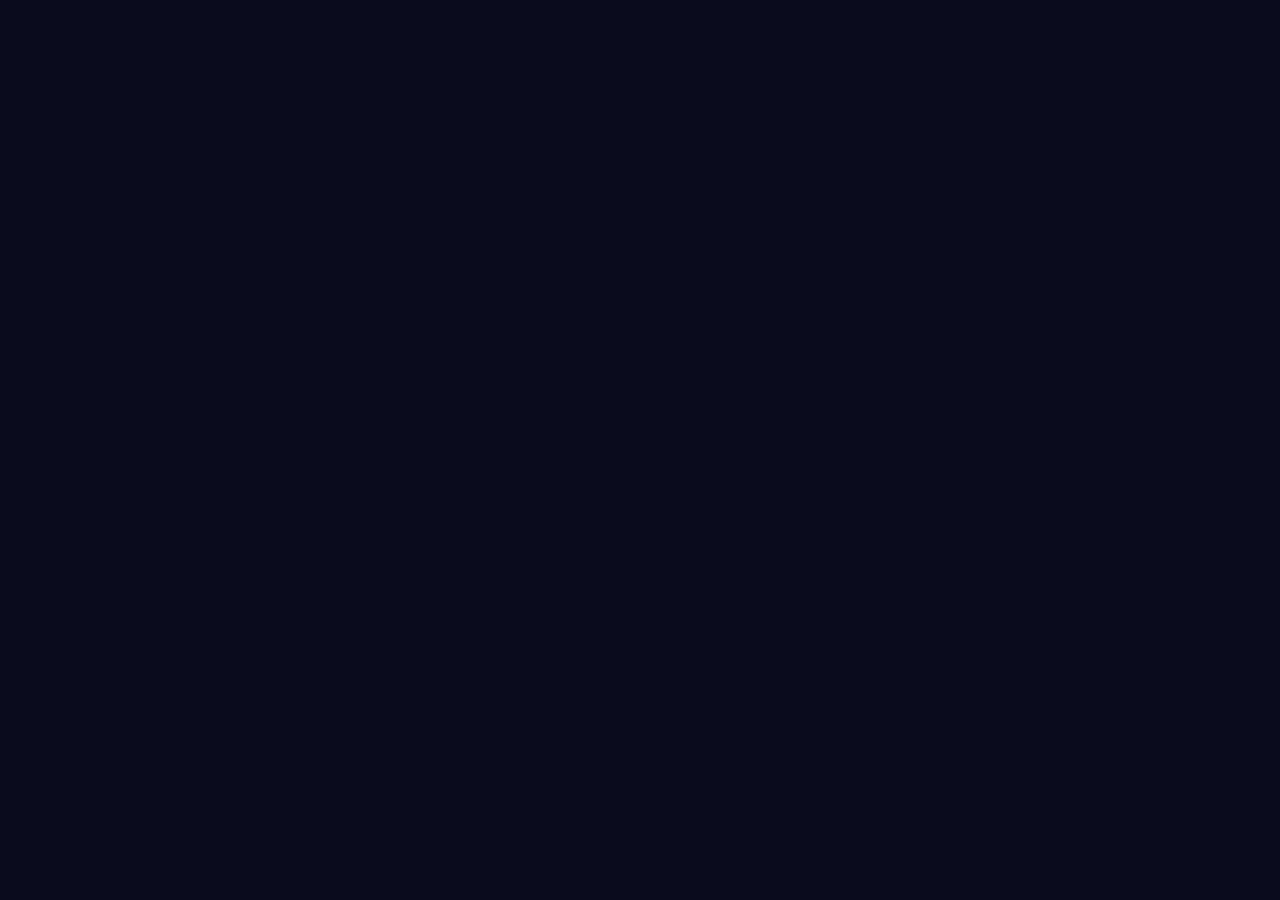
==== index.html @ dafb64fa "Add files via upload" ====
<!DOCTYPE html>
<html lang="en">
<head>
<meta charset="UTF-8">
<meta name="viewport" content="width=device-width,initial-scale=1.0,maximum-scale=1.0,user-scalable=no">
<title>Castle Math Quest</title>
<link rel="preconnect" href="https://fonts.googleapis.com">
<link rel="preconnect" href="https://fonts.gstatic.com" crossorigin>
<link href="https://fonts.googleapis.com/css2?family=Press+Start+2P&display=swap" rel="stylesheet">
<link rel="stylesheet" href="css/style.css">
</head>
<body>
<div id="app">
<!-- HOME -->
<div id="s-home" class="scr wb-dark" style="padding-bottom:80px;">
  <div style="position:relative;z-index:10;padding:36px 16px 20px;">
    <div style="text-align:center;margin-bottom:22px;position:relative;">
      <div style="font-size:18px;color:var(--gold);text-shadow:4px 4px 0 #E65100,6px 6px 0 #000,0 0 30px rgba(251,208,0,.3);line-height:2.2;letter-spacing:2px;animation:titleGlow 3s ease-in-out infinite;">CASTLE<br>MATH QUEST</div>
      <div class="blink" style="font-size:11px;color:#fff;margin-top:8px;">— TAP A WORLD TO BEGIN —</div>
    </div>
    <div id="home-stats" style="display:grid;grid-template-columns:repeat(4,1fr);gap:8px;margin-bottom:10px;"></div>
    <div id="home-regen-bar" style="margin-bottom:12px;"></div>
    <div style="max-width:440px;margin:0 auto;">
    <div id="btn-kingdom" class="pb" style="background:linear-gradient(135deg,#4338ca,#7c3aed);border-radius:0;padding:14px;display:flex;align-items:center;gap:12px;margin-bottom:8px;box-shadow:6px 6px 0 #000,0 0 24px rgba(124,58,237,.2);">
      <div style="font-size:2rem;">🏰</div>
      <div style="flex:1;"><div style="font-size:10px;color:#fff;">MY KINGDOM</div><div id="k-sub" style="font-size:8px;color:#c4b5fd;margin-top:3px;"></div></div>
      <div id="k-notify" style="display:none;width:12px;height:12px;background:#00ff88;border-radius:50%;box-shadow:0 0 8px #00ff88;animation:bounce 1s ease infinite;"></div>
      <div style="font-size:18px;color:rgba(255,255,255,.5);">›</div>
    </div>
    <div id="btn-review" class="pb" style="background:linear-gradient(135deg,#dc2626,#f97316);border-radius:0;padding:14px;display:flex;align-items:center;gap:12px;margin-bottom:16px;box-shadow:6px 6px 0 #000,0 0 24px rgba(220,38,38,.2);">
      <div style="font-size:2rem;">📝</div>
      <div style="flex:1;"><div style="font-size:10px;color:#fff;">WRONG ANSWER REVIEW</div><div id="r-sub" style="font-size:8px;color:#fecaca;margin-top:3px;"></div></div>
      <div style="font-size:18px;color:rgba(255,255,255,.5);">›</div>
    </div>
    </div>
    <div id="world-list" style="display:flex;flex-direction:column;gap:12px;max-width:440px;margin:0 auto;"></div>
    <div id="btn-parent" class="pb" style="background:rgba(255,255,255,.07);border-color:rgba(255,255,255,.15);border-radius:0;padding:14px;display:flex;align-items:center;justify-content:center;gap:10px;margin-top:16px;max-width:440px;margin-left:auto;margin-right:auto;">
      <span style="font-size:1.4rem;">📊</span><span style="font-size:10px;color:#fff;">PARENT DASHBOARD</span><span style="opacity:.4;font-size:1rem;">🔒</span>
    </div>
    <div id="home-aud" style="position:fixed;top:14px;right:14px;z-index:200;"></div>
    <div id="home-net" style="position:fixed;top:14px;right:54px;z-index:200;display:flex;flex-direction:column;align-items:center;"></div>
    <div id="save-indicator" class="save-bar" style="opacity:0;">SAVED</div>
    <div style="margin-top:14px;display:flex;gap:8px;justify-content:center;">
      <div id="btn-save-export" class="pb" style="background:rgba(34,197,94,.2);border-color:rgba(34,197,94,.4);border-radius:8px;padding:10px 14px;font-size:9px;color:#22c55e;">EXPORT SAVE</div>
      <div id="btn-save-import" class="pb" style="background:rgba(59,130,246,.2);border-color:rgba(59,130,246,.4);border-radius:8px;padding:10px 14px;font-size:9px;color:#60a5fa;">IMPORT SAVE</div>
    </div>
    <div id="save-time" style="text-align:center;font-size:8px;color:#444;margin-top:6px;"></div>
    <textarea id="import-area" style="display:none;width:100%;height:80px;background:#111;color:#0f0;border:2px solid #333;border-radius:8px;padding:8px;font-size:10px;margin-top:8px;font-family:monospace;" placeholder="Paste save data here..."></textarea>
    <div id="import-confirm" style="display:none;margin-top:6px;text-align:center;">
      <div id="btn-do-import" class="pb" style="background:#22c55e;border-radius:8px;padding:10px 18px;font-size:10px;color:#fff;display:inline-block;">CONFIRM IMPORT</div>
      <div id="btn-cancel-import" class="pb" style="background:#666;border-radius:8px;padding:10px 18px;font-size:10px;color:#fff;display:inline-block;margin-left:8px;">CANCEL</div>
    </div>
  </div>
</div>
<!-- REVIEW -->
<div id="s-review" class="scr" style="background:linear-gradient(180deg,#1a0000,#3d0000 30%,#1a0000);">
  <div style="padding:40px 14px 10px;flex-shrink:0;">
    <div style="display:flex;align-items:center;gap:12px;margin-bottom:12px;">
      <div id="btn-rev-back" class="pb" style="width:44px;height:44px;background:rgba(255,255,255,.15);border-color:rgba(255,255,255,.25);border-radius:50%;font-size:22px;color:#fff;flex-shrink:0;">‹</div>
      <div style="flex:1;"><div style="font-size:12px;color:#f87171;">WRONG ANSWER REVIEW</div><div id="rev-sub" style="font-size:13px;color:rgba(255,255,255,.55);margin-top:3px;"></div></div>
      <div id="rev-aud" style="flex-shrink:0;"></div>
    </div>
    <div id="rev-progress" style="display:flex;gap:4px;margin-bottom:10px;flex-wrap:wrap;justify-content:center;"></div>
  </div>
  <div style="flex:1;display:flex;flex-direction:column;align-items:center;justify-content:center;padding:0 14px 14px;gap:12px;overflow:hidden;">
    <div id="rev-card" class="q-card" style="max-width:380px;min-height:130px;display:flex;flex-direction:column;align-items:center;justify-content:center;text-align:center;">
      <div id="rev-icon" style="margin-bottom:6px;"></div>
      <div id="rev-body"></div>
    </div>
    <div id="rev-choices" style="display:grid;grid-template-columns:1fr 1fr;gap:10px;width:100%;max-width:380px;"></div>
    <div id="rev-toast" class="toast"></div>
  </div>
</div>
<!-- REGION -->
<div id="s-region" class="scr">
  <div id="map-hdr" style="position:sticky;top:0;z-index:30;background:rgba(0,0,0,.88);backdrop-filter:blur(8px);border-bottom:4px solid rgba(255,255,255,.12);flex-shrink:0;padding:40px 14px 14px;">
    <div style="display:flex;align-items:center;gap:12px;margin-bottom:12px;">
      <div id="btn-map-back" class="pb" style="width:50px;height:50px;background:rgba(255,255,255,.15);border-color:rgba(255,255,255,.25);border-radius:4px;font-size:26px;color:#fff;flex-shrink:0;">‹</div>
      <div style="flex:1;min-width:0;"><div id="map-wname" style="font-size:16px;color:#fff;text-shadow:3px 3px 0 #000;"></div><div id="map-wsub" style="font-size:12px;color:rgba(255,255,255,.55);margin-top:3px;"></div></div>
      <div id="map-badge-icon" style="font-size:4rem;flex-shrink:0;"></div>
      <div id="map-bag-btn" class="pb" style="width:44px;height:44px;background:rgba(255,255,255,.1);border:2px solid rgba(255,255,255,.2);border-radius:8px;font-size:20px;display:flex;align-items:center;justify-content:center;cursor:pointer;position:relative;flex-shrink:0;">🎒<span id="map-bag-count" style="position:absolute;top:-4px;right:-4px;background:#dc2626;color:#fff;font-size:9px;border-radius:8px;padding:1px 5px;font-family:var(--px);display:none;"></span></div>
      <div id="map-aud" style="flex-shrink:0;"></div>
    </div>
    <div id="map-stat-row" style="display:grid;grid-template-columns:repeat(3,1fr);gap:8px;"></div>
  </div>
  <div id="region-map-wrap" style="flex:1;position:relative;z-index:10;overflow:hidden;">
    <canvas id="region-map-canvas" style="width:100%;height:100%;"></canvas>
    <div id="region-map-info" style="position:absolute;bottom:0;left:0;right:0;z-index:10;background:linear-gradient(transparent,rgba(0,0,0,.95) 30%);padding:20px 16px 14px;display:none;">
      <div style="display:flex;align-items:center;gap:12px;">
        <div id="rmi-icon" style="font-size:3.5rem;flex-shrink:0;"></div>
        <div style="flex:1;">
          <div id="rmi-name" style="font-size:16px;color:#fff;font-family:var(--px);text-shadow:2px 2px 0 #000;"></div>
          <div id="rmi-stars" style="margin-top:4px;"></div>
        </div>
        <div id="rmi-btn" class="pb" style="background:linear-gradient(135deg,#f59e0b,#d97706);border-radius:4px;padding:14px 22px;font-size:14px;color:#fff;text-shadow:2px 2px 0 rgba(0,0,0,.5);border-width:3px;box-shadow:4px 4px 0 #000;">PLAY</div>
      </div>
    </div>
  </div>
</div>
<!-- GAME -->
<div id="s-game" class="scr">
  <div id="fire-overlay"></div>
  <div class="hud">
    <div id="g-world" style="font-size:9px;color:#aaa;line-height:1.7;min-width:50px;"></div>
    <div style="display:flex;align-items:center;gap:6px;"><div class="coin-orb bounce"></div><div id="g-coins" style="font-size:14px;color:var(--gold);text-shadow:2px 2px 0 #000;"></div></div>
    <div id="g-lives" style="display:flex;gap:5px;align-items:center;"></div>
    <div id="g-regen" class="regen-pill" style="display:none;"></div>
    <div id="g-combo" style="display:none;font-size:12px;padding:4px 12px;border-radius:4px;border:3px solid #f97316;background:rgba(249,115,22,.2);color:#fed7aa;font-family:var(--px);text-shadow:1px 1px 0 #000;"></div>
    <div style="flex:1;"></div>
    <div id="g-hint-btn" style="display:none;"></div>
    <div id="g-aud"></div>
  </div>
  <div id="g-band" style="padding:10px 16px;display:flex;align-items:center;gap:14px;flex-shrink:0;">
    <div id="g-lname" style="font-size:9px;color:#fff;flex:1;text-shadow:2px 2px 0 #000;"></div>
    <div class="prog-track" style="width:100px;height:16px;"><div id="g-prog" class="prog-fill" style="width:0%;"></div></div>
    <div id="g-qnum" style="font-size:9px;color:#fff;text-shadow:2px 2px 0 #000;"></div>
  </div>
  <div style="flex:1;display:flex;flex-direction:column;align-items:center;justify-content:center;padding:8px 14px;gap:14px;overflow:hidden;">
    <div id="q-card" class="q-card" style="max-width:380px;min-height:120px;display:flex;flex-direction:column;align-items:center;justify-content:center;text-align:center;">
      <div id="q-icon" style="margin-bottom:6px;"></div>
      <div id="q-body"></div>
    </div>
    <div id="choices" style="display:grid;grid-template-columns:1fr 1fr;gap:12px;width:100%;max-width:400px;"></div>
  </div>
  <div id="g-toast" class="toast"></div>
  <div id="g-cpops"></div>
</div>
<!-- FAIL -->
<div id="s-fail" class="scr wb-boss" style="align-items:center;justify-content:center;padding:32px 20px;text-align:center;">
  <div style="font-size:7rem;margin-bottom:16px;">💔</div>
  <div style="font-size:16px;color:#f87171;text-shadow:3px 3px 0 #000;margin-bottom:8px;">OUT OF HEARTS!</div>
  <div id="fail-sub" style="font-size:14px;color:#888;margin-bottom:14px;line-height:2;"></div>
  <div id="fail-regen-box" style="background:rgba(0,0,0,.4);border:3px solid #444;border-radius:4px;padding:16px;margin-bottom:16px;width:100%;max-width:340px;box-shadow:4px 4px 0 #000;"></div>
  <div id="fail-btns" style="display:flex;gap:12px;flex-wrap:wrap;justify-content:center;width:100%;max-width:360px;"></div>
</div>
<!-- BOSS -->
<div id="s-boss" class="scr wb-boss">
  <div style="padding:36px 14px 6px;flex-shrink:0;">
    <div style="display:flex;align-items:center;justify-content:space-between;margin-bottom:8px;">
      <div id="btn-boss-back" class="pb" style="width:40px;height:40px;background:rgba(255,255,255,.1);border-color:rgba(255,255,255,.2);border-radius:4px;font-size:22px;color:#fff;">‹</div>
      <div style="text-align:center;"><div style="font-size:11px;color:#f87171;letter-spacing:3px;text-shadow:0 0 8px rgba(248,113,113,.4);">BOSS BATTLE</div><div id="boss-name" style="font-size:12px;color:var(--gold);margin-top:3px;text-shadow:2px 2px 0 #000;"></div></div>
      <div style="display:flex;align-items:center;gap:4px;"><div id="boss-php"></div><div id="boss-crystal-btn" style="display:none;"></div><div id="boss-aud"></div></div>
    </div>
    <div style="background:#111;border:3px solid #333;border-radius:4px;padding:10px;margin-bottom:6px;box-shadow:3px 3px 0 #000;">
      <div style="display:flex;justify-content:space-between;font-size:10px;color:#f87171;margin-bottom:4px;text-shadow:1px 1px 0 #000;"><span>BOSS HP</span><span id="boss-hp-txt"></span></div>
      <div style="height:14px;background:#1a0505;border:2px solid #7f1d1d;border-radius:2px;overflow:hidden;margin-bottom:8px;"><div id="boss-hp-bar" style="height:100%;background:linear-gradient(90deg,#dc2626,#f97316);transition:width .4s;"></div></div>
      <div style="display:flex;justify-content:space-between;font-size:10px;color:#fbbf24;margin-bottom:4px;text-shadow:1px 1px 0 #000;"><span>TIME LEFT</span><span id="boss-timer-num" style="font-size:14px;font-weight:bold;"></span></div>
      <div style="height:10px;background:#1a1a00;border:2px solid #555;border-radius:2px;overflow:hidden;"><div id="boss-timer-bar" style="height:100%;background:linear-gradient(90deg,#22c55e,#eab308,#ef4444);border-radius:2px;transition:width 1s linear;"></div></div>
    </div>
    <div style="position:relative;text-align:center;margin-bottom:2px;">
      <div id="boss-spr" class="bounce" style="font-size:6rem;display:inline-block;filter:drop-shadow(3px 3px 0 #000);"></div>
      <div id="boss-bubble" style="display:none;position:absolute;left:50%;transform:translateX(-50%);bottom:calc(100% + 6px);background:#1a1a1a;border:3px solid #7f1d1d;border-radius:4px;padding:8px 16px;font-size:13px;color:#fff;white-space:nowrap;z-index:20;box-shadow:3px 3px 0 #000;text-shadow:1px 1px 0 #000;"></div>
    </div>
  </div>
  <div style="flex:1;display:flex;flex-direction:column;align-items:center;justify-content:center;padding:0 14px 14px;gap:10px;overflow:hidden;">
    <div id="bq-card" style="width:100%;max-width:380px;padding:18px;min-height:110px;display:flex;flex-direction:column;align-items:center;justify-content:center;text-align:center;background:#1c0808;border:5px solid #7f1d1d;box-shadow:8px 8px 0 #000;border-radius:4px;">
      <div id="bq-icon" style="margin-bottom:6px;"></div>
      <div id="bq-body" style="color:#fff;"></div>
    </div>
    <div id="b-choices" style="display:grid;grid-template-columns:1fr 1fr;gap:12px;width:100%;max-width:380px;"></div>
    <div id="b-toast" class="toast"></div>
  </div>
</div>
<!-- VICTORY -->
<div id="s-victory" class="scr wb0" style="align-items:center;justify-content:center;padding:32px 20px;text-align:center;">
  <div id="vic-icon" style="font-size:7rem;margin-bottom:16px;"></div>
  <div style="font-size:16px;color:#fff;text-shadow:3px 3px 0 #000;margin-bottom:6px;">LEVEL CLEAR!</div>
  <div id="vic-lname" style="font-size:12px;color:var(--gold);text-shadow:2px 2px 0 #000;margin-bottom:16px;"></div>
  <div id="vic-stars" style="display:flex;gap:10px;justify-content:center;margin-bottom:16px;"></div>
  <div id="vic-coins" class="pb" style="background:rgba(0,0,0,.5);border-radius:4px;padding:12px 28px;font-size:16px;color:var(--gold);margin-bottom:10px;text-shadow:2px 2px 0 #000;"></div>
  <div id="vic-hp-status" style="font-size:13px;color:#f87171;margin-bottom:6px;min-height:20px;"></div>
  <div id="vic-combo-best" style="font-size:12px;color:#f97316;margin-bottom:10px;min-height:18px;"></div>
  <div id="vic-unlock" style="font-size:12px;color:#00ff88;margin-bottom:24px;min-height:18px;"></div>
  <div id="vic-btns" style="display:flex;gap:12px;flex-wrap:wrap;justify-content:center;"></div>
</div>
<!-- BOSS VICTORY -->
<div id="s-bvic" class="scr" style="background:linear-gradient(135deg,#0d0030,#3d0080,#700090);align-items:center;justify-content:center;padding:32px 20px;text-align:center;">
  <div id="bv-icon" class="bounce" style="font-size:8rem;margin-bottom:16px;filter:drop-shadow(4px 4px 0 #000);"></div>
  <div style="font-size:16px;color:var(--gold);text-shadow:4px 4px 0 #000,0 0 30px rgba(251,208,0,.4);margin-bottom:10px;">BOSS CLEARED!</div>
  <div id="bv-sub" style="font-size:12px;color:#fff;margin-bottom:22px;text-shadow:2px 2px 0 #000;"></div>
  <div id="bv-badge" class="pb" style="background:rgba(0,0,0,.5);border-radius:4px;padding:16px 22px;display:flex;align-items:center;gap:16px;margin-bottom:14px;width:100%;max-width:340px;text-align:left;box-shadow:6px 6px 0 #000;"></div>
  <div id="bv-reward" style="font-size:14px;color:var(--gold);margin-bottom:10px;min-height:20px;text-shadow:1px 1px 0 #000;"></div>
  <div id="bv-castle-unlock" style="font-size:13px;color:#00ff88;margin-bottom:24px;min-height:18px;text-shadow:0 0 8px rgba(0,255,136,.3);"></div>
  <div id="bv-btns" style="display:flex;gap:12px;flex-wrap:wrap;justify-content:center;"></div>
</div>
<!-- BOSS LOSE -->
<div id="s-blose" class="scr wb-boss" style="align-items:center;justify-content:center;padding:32px 20px;text-align:center;">
  <div style="font-size:7rem;margin-bottom:16px;">💀</div>
  <div style="font-size:16px;color:#f87171;text-shadow:3px 3px 0 #000;margin-bottom:10px;">DEFEATED!</div>
  <div style="font-size:14px;color:#888;margin-bottom:30px;">Train harder and return!</div>
  <div style="display:flex;gap:14px;">
    <div id="btn-bl-map" class="pb" style="background:#374151;border-radius:4px;padding:18px 24px;font-size:14px;color:#fff;box-shadow:5px 5px 0 #000;">MAP</div>
    <div id="btn-bl-retry" class="pb" style="background:#dc2626;border-radius:4px;padding:18px 24px;font-size:14px;color:#fff;box-shadow:5px 5px 0 #000;">RETRY</div>
  </div>
</div>
<!-- KINGDOM BUILDER -->
<div id="s-builder" class="scr" style="background:linear-gradient(180deg,#0d1a0d,#1a2f1a,#0d1a0d);">
  <div style="background:rgba(0,0,0,.8);border-bottom:3px solid #2d4a1a;padding:36px 14px 12px;flex-shrink:0;position:sticky;top:0;z-index:50;backdrop-filter:blur(6px);">
    <div style="display:flex;align-items:center;gap:12px;margin-bottom:10px;">
      <div id="btn-bld-back" class="pb" style="width:44px;height:44px;background:rgba(255,255,255,.1);border-color:rgba(255,255,255,.2);border-radius:50%;font-size:22px;color:#fff;">‹</div>
      <div style="flex:1;"><div style="font-size:12px;color:var(--gold);">MY KINGDOM</div><div id="bld-sub" style="font-size:10px;color:#888;margin-top:3px;"></div></div>
      <div style="display:flex;align-items:center;gap:6px;"><div class="coin-orb bounce"></div><div id="bld-coins" style="font-size:14px;color:var(--gold);"></div></div>
      <div id="bld-aud"></div>
    </div>
    <div id="bld-tabs" style="display:flex;gap:6px;overflow-x:auto;"></div>
  </div>
  <div id="bld-content" style="flex:1;overflow-y:auto;padding-bottom:20px;"></div>
  <div id="bld-ov" class="overlay"></div>
  <div id="bld-sheet" class="sheet off">
    <div style="padding:16px 16px 8px;display:flex;align-items:center;justify-content:space-between;flex-shrink:0;">
      <div id="sheet-title" style="font-size:12px;color:var(--gold);">DETAILS</div>
      <div style="cursor:pointer;color:#aaa;font-size:28px;" id="btn-sheet-x">x</div>
    </div>
    <div id="sheet-body" style="padding:0 16px 16px;overflow-y:auto;flex:1;"></div>
  </div>
</div>
<!-- PIN -->
<div id="s-pin" class="scr wb-dark" style="align-items:center;justify-content:center;padding:24px;">
  <div class="pb" style="background:#1a1a2e;border-radius:16px;padding:28px 22px;width:100%;max-width:320px;border-color:#333;display:flex;flex-direction:column;align-items:center;cursor:default;">
    <div style="text-align:center;font-size:3rem;margin-bottom:12px;">🔐</div>
    <div style="font-size:12px;color:var(--gold);text-align:center;margin-bottom:5px;">PARENT ACCESS</div>
    <div style="color:#555;text-align:center;font-size:10px;margin-bottom:18px;">Enter your 4-digit PIN</div>
    <div id="pin-dots" style="display:flex;gap:8px;justify-content:center;margin-bottom:14px;"></div>
    <div id="pin-err" style="font-size:10px;color:#f87171;text-align:center;height:18px;margin-bottom:8px;"></div>
    <div id="pin-pad" style="display:grid;grid-template-columns:repeat(3,1fr);gap:9px;margin-bottom:12px;"></div>
    <div id="btn-pin-back" class="pb" style="background:rgba(255,255,255,.05);border-color:rgba(255,255,255,.1);border-radius:8px;padding:12px;font-size:10px;color:#666;text-align:center;width:100%;">BACK</div>
  </div>
</div>
<!-- PARENT DASHBOARD -->
<div id="s-parent" class="scr" style="background:#f1f5f9;overflow-y:auto!important;">
  <div style="background:#0d0d0d;padding:36px 14px 12px;flex-shrink:0;position:sticky;top:0;z-index:10;">
    <div style="display:flex;align-items:center;gap:12px;margin-bottom:12px;">
      <div id="btn-par-back" class="pb" style="width:44px;height:44px;background:rgba(255,255,255,.1);border-color:rgba(255,255,255,.2);border-radius:50%;font-size:22px;color:#fff;">‹</div>
      <div style="font-size:12px;color:var(--gold);">PARENT DASHBOARD</div>
    </div>
    <div id="par-tabs" style="display:flex;gap:6px;overflow-x:auto;"></div>
  </div>
  <div id="par-content" style="padding:16px;min-height:60vh;"></div>
</div>
<!-- ACHIEVEMENT NOTIFICATION -->
<div id="ach-notif" style="position:fixed;left:50%;transform:translateX(-50%);z-index:950;width:92%;max-width:400px;pointer-events:none;top:-200px;transition:top .4s cubic-bezier(.2,1.3,.4,1);"></div>
<!-- PRACTICE MODAL -->
<div id="practice-modal">
  <div id="practice-box">
    <div style="display:flex;justify-content:space-between;align-items:center;margin-bottom:16px;">
      <div style="font-size:12px;color:var(--gold);">PRACTICE</div>
      <div style="cursor:pointer;color:#aaa;font-size:28px;" onclick="closePractice()">x</div>
    </div>
    <div id="practice-q" style="background:#1c1c2e;border:2px solid #4f46e5;border-radius:12px;padding:16px;margin-bottom:14px;text-align:center;min-height:100px;display:flex;flex-direction:column;align-items:center;justify-content:center;"></div>
    <div id="practice-choices" style="display:grid;grid-template-columns:1fr 1fr;gap:10px;margin-bottom:14px;"></div>
    <div id="practice-result" style="text-align:center;min-height:40px;font-size:11px;"></div>
  </div>
</div>
</div>

<!-- JS modules loaded in dependency order -->
<script src="js/00-sprites.js"></script>
<script src="js/01-utils.js"></script>
<script src="js/02-save.js"></script>
<script src="js/03-config.js"></script>
<script src="js/04-state.js"></script>
<script src="js/05-questions.js"></script>
<script src="js/06-audio.js"></script>
<script src="js/07-ui.js"></script>
<script src="js/08-screens.js"></script>
<script src="js/09-online.js"></script>
<script src="js/10-init.js"></script>
</body>
</html>
---- css/style.css ----
*,*::before,*::after{box-sizing:border-box;margin:0;padding:0}
:root{--gold:#FBD000;--red:#E52521;--green:#43B047;--blue:#3B82F6;--purple:#7C3AED;--px:'Press Start 2P','Courier New',Courier,monospace;}
*{-webkit-font-smoothing:none;-moz-osx-font-smoothing:unset;font-smooth:never;text-rendering:optimizeSpeed;}
html,body{width:100%;height:100%;overflow:hidden;background:#0a0a1a;font-family:var(--px);}
#app{width:100%;height:100%;max-width:480px;margin:0 auto;position:relative;overflow:hidden;background:#0a0a1a;}
@keyframes titleGlow{0%,100%{text-shadow:3px 3px 0 #E65100,5px 5px 0 #000,0 0 20px rgba(251,208,0,.2)}50%{text-shadow:3px 3px 0 #E65100,5px 5px 0 #000,0 0 40px rgba(251,208,0,.5)}}
.scr{display:none;position:absolute;inset:0;flex-direction:column;overflow-y:auto;overflow-x:hidden;transition:opacity .25s ease;}
.scr.on{display:flex;animation:fadeIn .25s ease;}
@keyframes fadeIn{from{opacity:0;transform:translateY(6px)}to{opacity:1;transform:translateY(0)}}
.pb{cursor:pointer;border:3px solid #000;box-shadow:4px 4px 0 #000;transition:transform .07s,box-shadow .07s,filter .15s;user-select:none;outline:none;-webkit-tap-highlight-color:transparent;display:inline-flex;align-items:center;justify-content:center;border-radius:4px;}
.pb:hover{filter:brightness(1.15);}
.pb:active{transform:translate(3px,3px);box-shadow:1px 1px 0 #000;filter:brightness(0.9);}
.wb0{background:linear-gradient(180deg,#56A8E5 0%,#7EC8A4 45%,#4DB36A 70%,#2E7D32 100%);}
.wb1{background:linear-gradient(180deg,#0077B6 0%,#00B4D8 40%,#48CAE4 65%,#1A5276 100%);}
.wb2{background:linear-gradient(180deg,#1a0000 0%,#7B0E00 35%,#CC3300 60%,#FF6600 85%,#1a0a00 100%);}
.wb3{background:linear-gradient(180deg,#E0F4FF 0%,#B3D9FF 40%,#8EC6FF 70%,#1A3A5C 100%);}
.wb4{background:linear-gradient(180deg,#F0F9FF 0%,#87CEEB 30%,#E0F4FF 60%,#B3D9FF 85%,#2A6A9A 100%);}
.wb5{background:linear-gradient(180deg,#050010 0%,#1a0050 30%,#3d0080 60%,#0d0020 100%);}
.wb6{background:linear-gradient(180deg,#001a00 0%,#003300 40%,#005500 70%,#001a00 100%);}
.wb7{background:linear-gradient(180deg,#1a0a00 0%,#3d1500 40%,#7a3000 70%,#1a0a00 100%);}
.wb8{background:linear-gradient(180deg,#00001a 0%,#000033 40%,#000066 70%,#00001a 100%);}
.wb-dark{background:linear-gradient(180deg,#0F0527,#1a0050,#0F0527);}
.wb-dark::before{content:'';position:absolute;inset:0;background-image:radial-gradient(1px 1px at 20px 30px,rgba(255,255,255,.15),transparent),radial-gradient(1px 1px at 40px 70px,rgba(255,255,255,.1),transparent),radial-gradient(1px 1px at 50px 160px,rgba(255,255,255,.12),transparent),radial-gradient(1px 1px at 90px 40px,rgba(255,255,255,.08),transparent),radial-gradient(1px 1px at 130px 80px,rgba(255,255,255,.1),transparent),radial-gradient(1px 1px at 160px 120px,rgba(255,255,255,.15),transparent),radial-gradient(2px 2px at 70px 100px,rgba(251,208,0,.08),transparent);pointer-events:none;z-index:0;}
.wb-boss{background:linear-gradient(180deg,#0d0000,#3d0000,#7a0000,#0d0000);animation:bossPulse 1.5s ease-in-out infinite;}
@keyframes bossPulse{0%,100%{box-shadow:inset 0 0 60px rgba(200,0,0,.15)}50%{box-shadow:inset 0 0 120px rgba(255,0,0,.35),inset 0 0 200px rgba(100,0,0,.2)}}
@keyframes bossShake{0%,100%{transform:translateX(0)}25%{transform:translateX(-4px) translateY(2px)}50%{transform:translateX(4px) translateY(-2px)}75%{transform:translateX(-2px) translateY(1px)}}
@keyframes bossHitRecoil{0%{transform:translateX(0) scale(1);filter:drop-shadow(3px 3px 0 #000)}15%{transform:translateX(-18px) scale(1.15);filter:drop-shadow(3px 3px 0 #000) brightness(3)}40%{transform:translateX(10px) scale(.9);filter:drop-shadow(3px 3px 0 #000) brightness(1.5)}60%{transform:translateX(-4px) scale(1.05);filter:drop-shadow(3px 3px 0 #000)}100%{transform:translateX(0) scale(1);filter:drop-shadow(3px 3px 0 #000)}}
@keyframes bossHitFlash{0%{background:rgba(255,60,60,.7)}100%{background:transparent}}
@keyframes bossDefeated{0%{transform:scale(1) rotate(0);opacity:1}30%{transform:scale(1.3) rotate(-10deg);opacity:1;filter:brightness(3)}60%{transform:scale(0.6) rotate(20deg);opacity:.6}100%{transform:scale(0) rotate(60deg);opacity:0}}
@keyframes bossExplode{0%{transform:scale(1);opacity:1}50%{transform:scale(2);opacity:.5}100%{transform:scale(3);opacity:0}}
.hud{background:linear-gradient(180deg,rgba(0,0,0,.97),rgba(0,0,0,.9));border-bottom:3px solid rgba(255,255,255,.1);padding:12px 16px;display:flex;align-items:center;gap:10px;flex-shrink:0;position:sticky;top:0;z-index:100;backdrop-filter:blur(8px);box-shadow:0 4px 16px rgba(0,0,0,.5);}
.coin-orb{width:22px;height:22px;border-radius:50%;flex-shrink:0;background:radial-gradient(circle at 35% 35%,#FFE57A,#FBD000 60%,#E65100);border:2px solid #E65100;box-shadow:2px 2px 0 #000,0 0 8px rgba(251,208,0,.3);}
.q-card{background:linear-gradient(145deg,#FFD54F,#FBD000,#F9A825);border:4px solid #E65100;box-shadow:6px 6px 0 #000,inset 3px 3px 0 rgba(255,255,255,.4),0 0 20px rgba(251,208,0,.15);border-radius:12px;padding:20px 16px;position:relative;width:100%;transition:transform .2s,opacity .2s;}
.q-card.card-enter{animation:cardIn .25s ease;}
@keyframes cardIn{from{opacity:0;transform:scale(.9) translateY(10px)}to{opacity:1;transform:scale(1) translateY(0)}}
.choice-btn{border-radius:10px;border:3px solid #000;box-shadow:5px 5px 0 #000;font-family:var(--px);font-size:16px;color:#fff;text-shadow:2px 2px 0 rgba(0,0,0,.5);padding:18px 8px;cursor:pointer;transition:transform .07s,box-shadow .07s,filter .15s,opacity .15s;-webkit-tap-highlight-color:transparent;outline:none;width:100%;opacity:0;animation:choiceIn .2s ease forwards;}
@keyframes choiceIn{from{opacity:0;transform:translateY(8px)}to{opacity:1;transform:translateY(0)}}
.choice-btn:hover{filter:brightness(1.15);}
.choice-btn:active{transform:translate(3px,3px);box-shadow:2px 2px 0 #000;}
.choice-btn.ok{background:#43B047!important;border-color:#2E7D32!important;}
.choice-btn.ng{background:#E52521!important;border-color:#B71C1C!important;}
.choice-btn.hint-out{opacity:.25;pointer-events:none;}
.prog-track{height:16px;background:#222;border:3px solid #444;border-radius:3px;overflow:hidden;}
.prog-fill{height:100%;background:linear-gradient(90deg,#FBD000,#FFD54F);transition:width .4s ease;}
.lv-card{border-radius:14px;padding:14px 8px;border:3px solid rgba(0,0,0,.4);box-shadow:4px 4px 0 rgba(0,0,0,.7),inset 1px 1px 0 rgba(255,255,255,.08);cursor:pointer;display:flex;flex-direction:column;align-items:center;text-align:center;gap:5px;min-height:120px;justify-content:center;transition:transform .08s,box-shadow .08s,filter .15s;user-select:none;-webkit-tap-highlight-color:transparent;}
.lv-card:hover:not(.lv-locked){filter:brightness(1.1);}
.lv-card:active:not(.lv-locked){transform:translate(3px,3px);box-shadow:1px 1px 0 rgba(0,0,0,.7);}
.lv-card.lv-locked{cursor:default;opacity:.5;}
.lv-card.lv-current{animation:pulse-lv 1.1s ease-in-out infinite;}
@keyframes pulse-lv{0%,100%{box-shadow:4px 4px 0 rgba(0,0,0,.7)}50%{box-shadow:4px 4px 0 rgba(0,0,0,.7),0 0 0 5px rgba(255,255,255,.25)}}
.toast{position:fixed;bottom:100px;left:50%;transform:translateX(-50%) translateY(16px);background:rgba(10,10,30,.95);color:var(--gold);font-size:12px;padding:10px 18px;border-radius:10px;border:2px solid var(--gold);box-shadow:4px 4px 0 rgba(0,0,0,.5),0 0 16px rgba(251,208,0,.1);opacity:0;transition:opacity .2s,transform .2s;z-index:500;text-align:center;max-width:300px;white-space:pre-line;pointer-events:none;backdrop-filter:blur(8px);}
.toast.show{opacity:1;transform:translateX(-50%) translateY(0);}
@keyframes cpop{0%{opacity:1;transform:translateY(0) scale(.5)}60%{opacity:1;transform:translateY(-36px) scale(1.2)}100%{opacity:0;transform:translateY(-64px) scale(.8)}}
.cpop{position:fixed;pointer-events:none;z-index:600;font-family:var(--px);font-size:14px;color:var(--gold);text-shadow:2px 2px 0 #000;animation:cpop .9s ease-out forwards;}
@keyframes bounce{0%,100%{transform:translateY(0)}50%{transform:translateY(-8px)}}
@keyframes blink{0%,100%{opacity:1}50%{opacity:0}}
@keyframes spin{to{transform:rotate(360deg)}}
@keyframes fadeUp{from{opacity:0;transform:translateY(12px)}to{opacity:1;transform:translateY(0)}}
@keyframes conffall{0%{transform:translate(0,0) rotate(0);opacity:1}100%{transform:translate(var(--dx),var(--dy)) rotate(var(--rot));opacity:0}}
.confetti{position:fixed;pointer-events:none;z-index:700;font-size:20px;animation:conffall 1.6s ease-out forwards;}
.bounce{animation:bounce 1s ease-in-out infinite;}
.blink{animation:blink 1s step-start infinite;}
.num-display{font-size:20px;color:#1e1b4b;font-family:var(--px);background:#fff;border-radius:7px;padding:7px 13px;border:3px solid #e0e7ff;box-shadow:inset 2px 2px 0 rgba(0,0,0,.07);display:inline-block;min-width:44px;text-align:center;}
.op-sign{font-size:20px;color:#7c3aed;font-family:var(--px);}
.eq-row{display:flex;align-items:center;justify-content:center;gap:8px;flex-wrap:wrap;}
.blank-box{font-size:20px;color:#a855f7;font-family:var(--px);background:#f3e8ff;border-radius:7px;padding:7px 13px;border:3px dashed #a855f7;display:inline-block;min-width:54px;text-align:center;}
#fire-overlay{position:fixed;inset:0;pointer-events:none;z-index:6;overflow:hidden;}
.fp{position:absolute;font-size:var(--sz);animation:fire-rise var(--dur) ease-out var(--del) infinite;pointer-events:none;}
@keyframes fire-rise{0%{transform:translateY(0) scale(1);opacity:.9}100%{transform:translateY(-60px) scale(.3);opacity:0}}
@keyframes ach-glow{0%,100%{box-shadow:0 8px 32px rgba(0,0,0,.5),0 0 20px var(--ac)}50%{box-shadow:0 8px 32px rgba(0,0,0,.5),0 0 45px var(--ac)}}
.ach-card{display:flex;align-items:center;gap:14px;padding:16px;border-radius:16px;border:3px solid var(--ac);animation:ach-glow 1.2s ease-in-out infinite;backdrop-filter:blur(4px);}
.sheet{background:linear-gradient(180deg,#1a1a2e,#0f0f1e);border-radius:22px 22px 0 0;border-top:3px solid #4f46e5;position:fixed;bottom:0;left:50%;transform:translateX(-50%);width:100%;max-width:480px;z-index:400;box-shadow:0 -8px 32px rgba(0,0,0,.8),0 0 60px rgba(79,70,229,.1);transition:transform .3s ease;max-height:82vh;display:flex;flex-direction:column;}
.sheet.off{transform:translateX(-50%) translateY(100%);}
.overlay{position:fixed;inset:0;background:rgba(0,0,0,.6);z-index:399;display:none;}
.overlay.on{display:block;}
::-webkit-scrollbar{width:4px}::-webkit-scrollbar-thumb{background:rgba(255,255,255,.15);border-radius:2px}
.topic-toggle{width:48px;height:26px;border-radius:13px;position:relative;cursor:pointer;transition:background .2s;flex-shrink:0;}
.topic-toggle-knob{width:22px;height:22px;background:#fff;border-radius:50%;position:absolute;top:2px;transition:left .2s;box-shadow:0 1px 4px rgba(0,0,0,.3);}
.shop-item{background:rgba(255,255,255,.04);border:2px solid #333;border-radius:14px;padding:14px 10px;display:flex;flex-direction:column;align-items:center;text-align:center;gap:6px;cursor:pointer;transition:border-color .15s,box-shadow .2s,transform .1s;}
.shop-item:hover{border-color:#FBD000;box-shadow:0 0 12px rgba(251,208,0,.15);transform:translateY(-2px);}
.shop-item.owned{border-color:#22c55e;background:rgba(34,197,94,.08);box-shadow:0 0 8px rgba(34,197,94,.15);}
.shop-item.shop-epic{border-color:rgba(168,85,247,.4);box-shadow:0 0 12px rgba(168,85,247,.2);}
.shop-item.shop-epic:hover{border-color:#a855f7;box-shadow:0 0 20px rgba(168,85,247,.35),0 0 40px rgba(168,85,247,.1);}
.shop-item.shop-legendary{border-color:rgba(251,191,36,.4);box-shadow:0 0 12px rgba(251,191,36,.2);animation:legendaryGlow 2s ease-in-out infinite;}
.shop-item.shop-legendary:hover{border-color:#fbbf24;box-shadow:0 0 24px rgba(251,191,36,.4),0 0 48px rgba(251,191,36,.15);}
@keyframes legendaryGlow{0%,100%{box-shadow:0 0 12px rgba(251,191,36,.2)}50%{box-shadow:0 0 20px rgba(251,191,36,.35),0 0 40px rgba(251,191,36,.1)}}
.regen-pill{display:inline-flex;align-items:center;gap:4px;background:rgba(239,68,68,.2);border:2px solid #f87171;border-radius:20px;padding:3px 8px;font-size:10px;color:#f87171;}
#practice-modal{position:fixed;inset:0;z-index:800;display:none;align-items:center;justify-content:center;padding:16px;background:rgba(0,0,0,.85);}
#practice-modal.on{display:flex;}
#practice-box{background:linear-gradient(180deg,#1a1a2e,#0f0f1e);border:3px solid #4f46e5;border-radius:20px;width:100%;max-width:440px;max-height:90vh;overflow-y:auto;padding:20px;}
/* Castle grid */
.castle-row{display:flex;width:100%;}
.castle-cell{display:flex;align-items:center;justify-content:center;font-size:1.1rem;border-right:1px solid rgba(0,0,0,.3);border-bottom:1px solid rgba(0,0,0,.3);position:relative;overflow:hidden;transition:background .4s,opacity .4s;}
/* ===== SUPER MARIO 3 PIXEL ART OVERHAUL ===== */
canvas{image-rendering:pixelated;image-rendering:crisp-edges;}
/* ALL corners SQUARE - no rounded anything */
.pb,.choice-btn,.lv-card,.toast,.sheet,.shop-item,.ach-card,.prog-track,.prog-fill,
#practice-box,.regen-pill,.hint-btn,.crystal-btn,.cq-input,.cq-select,.save-bar,
.num-display,.blank-box,#import-area{border-radius:0!important;}
/* Pixel buttons - thick borders, hard shadows */
.pb{border:4px solid #000!important;box-shadow:5px 5px 0 #000!important;font-family:var(--px)!important;}
.pb:active{transform:translate(4px,4px)!important;box-shadow:1px 1px 0 #000!important;}
/* HUD - NES style status bar */
.hud{padding:12px 16px!important;gap:10px!important;border-bottom:5px solid #333!important;box-shadow:0 5px 0 #000!important;backdrop-filter:none!important;}
/* Coin - golden pixel coin */
.coin-orb{width:24px!important;height:24px!important;border-radius:50%!important;border:3px solid #B71C1C!important;box-shadow:2px 2px 0 #000!important;background:linear-gradient(135deg,#FFE57A,#FBD000 40%,#FFA000)!important;}
/* Question card - Mario ? block */
.q-card{border-image:repeating-linear-gradient(90deg,#E65100 0 4px,transparent 4px 8px) 4!important;border-radius:0!important;box-shadow:8px 8px 0 #000,inset 4px 4px 0 rgba(255,255,255,.5),0 0 0 4px #B71C1C,0 0 30px rgba(251,208,0,.2)!important;}
/* Choice buttons - chunky pixel */
.choice-btn{font-size:14px!important;padding:16px 8px!important;border:4px solid #000!important;box-shadow:5px 5px 0 #000!important;text-shadow:2px 2px 0 rgba(0,0,0,.6)!important;}
/* Progress bar - segmented pixel */
.prog-track{border:4px solid #555!important;background:repeating-linear-gradient(90deg,#1a1a1a 0 8px,#222 8px 16px)!important;height:20px!important;position:relative!important;box-shadow:inset 2px 2px 0 rgba(255,255,255,.06),inset -2px -2px 0 rgba(0,0,0,.4)!important;}
.prog-fill{background:repeating-linear-gradient(90deg,#FBD000 0 4px,#E6B800 4px 6px,#FBD000 6px 10px,#C69300 10px 12px)!important;transition:width .4s steps(10)!important;position:relative!important;box-shadow:inset 0 -3px 0 rgba(0,0,0,.3),inset 0 3px 0 rgba(255,255,255,.25)!important;}
.prog-fill::after{content:'';position:absolute;top:0;left:0;right:0;height:40%;background:linear-gradient(180deg,rgba(255,255,255,.35),transparent);pointer-events:none;}
@keyframes progShine{0%{left:-30%}100%{left:130%}}
.prog-track::after{content:'';position:absolute;top:0;width:20%;height:100%;background:linear-gradient(90deg,transparent,rgba(255,255,255,.2),transparent);animation:progShine 2s ease-in-out infinite;pointer-events:none;z-index:2;}
/* Level cards - big pixel blocks */
.lv-card{min-height:160px!important;font-size:x-large!important;border:4px solid rgba(0,0,0,.6)!important;box-shadow:6px 6px 0 rgba(0,0,0,.8)!important;}
/* Toast - pixel block notification */
.toast{border:4px solid var(--gold)!important;box-shadow:5px 5px 0 #000!important;backdrop-filter:none!important;font-size:10px!important;}
/* Number/blank displays */
.num-display{font-size:18px!important;padding:8px 12px!important;min-width:48px!important;border:3px solid #333!important;box-shadow:3px 3px 0 rgba(0,0,0,.15)!important;}
.op-sign{font-size:18px!important;}
.blank-box{font-size:18px!important;padding:8px 12px!important;min-width:56px!important;border:3px dashed #a855f7!important;box-shadow:3px 3px 0 rgba(0,0,0,.15)!important;}
/* Shop items - pixel block */
.shop-item{border:3px solid #444!important;box-shadow:4px 4px 0 #000!important;}
.shop-item.owned{border-color:#22c55e!important;}
.shop-item.shop-epic{border-color:#a855f7!important;}
.shop-item.shop-legendary{border-color:#fbbf24!important;}
/* Achievement cards */
.ach-card{border:4px solid var(--ac)!important;box-shadow:5px 5px 0 #000!important;}
/* Sheet panel */
.sheet{border-top:5px solid #4f46e5!important;box-shadow:0 -8px 0 #000!important;}
/* Input fields */
.cq-input,.cq-select{border:3px solid #333!important;font-family:var(--px)!important;font-size:14px!important;}
/* Small utility buttons */
.hint-btn{border:3px solid #a855f7!important;box-shadow:3px 3px 0 #000!important;}
.crystal-btn{border:3px solid #38bdf8!important;box-shadow:3px 3px 0 #000!important;}
.regen-pill{border:3px solid #f87171!important;box-shadow:3px 3px 0 #000!important;}
/* Practice modal */
#practice-box{border:4px solid #4f46e5!important;box-shadow:8px 8px 0 #000!important;}
/* HUD fonts */
#g-coins{font-size:14px!important;}
#g-lname,#g-qnum,#g-world{font-size:9px!important;}
/* Boss name */
#boss-name{font-size:12px!important;}
/* Pixel scanlines */
.pixel-scanlines::after{background:repeating-linear-gradient(0deg,transparent,transparent 2px,rgba(0,0,0,.05) 2px,rgba(0,0,0,.05) 4px)!important;}
/* Pixel border utility */
.pixel-border{border:5px solid #000;box-shadow:8px 8px 0 #000;border-radius:0;}
/* Mario 3 animations */
@keyframes coinSpin{0%{transform:scaleX(1)}25%{transform:scaleX(.2)}50%{transform:scaleX(1)}75%{transform:scaleX(.2)}100%{transform:scaleX(1)}}
@keyframes blockBump{0%,100%{transform:translateY(0)}50%{transform:translateY(-12px)}}
@keyframes starRotate{0%{transform:rotate(0)}100%{transform:rotate(360deg)}}
@keyframes pixelBob{0%,100%{transform:translateY(0)}50%{transform:translateY(-8px)}}
@keyframes goombaWalk{0%,100%{transform:translateX(0)}50%{transform:translateX(8px)}}
@keyframes shellSpin{0%{transform:rotate(0)}100%{transform:rotate(720deg)}}
/* Mario 3 style pixel panel */
.pixel-panel{background:linear-gradient(180deg,#2a2a3a,#1a1a2a);border:5px solid #000;box-shadow:8px 8px 0 #000,0 0 0 3px #555;position:relative;}
.pixel-panel::before{content:'';position:absolute;inset:0;background:repeating-linear-gradient(0deg,transparent,transparent 3px,rgba(0,0,0,.06) 3px,rgba(0,0,0,.06) 6px);pointer-events:none;z-index:1;}
/* Mario 3 big pixel button */
.pixel-btn-big{font-family:var(--px);font-size:16px!important;padding:16px 28px!important;border:5px solid #000!important;box-shadow:7px 7px 0 #000!important;text-shadow:3px 3px 0 rgba(0,0,0,.6)!important;border-radius:0!important;cursor:pointer;transition:transform .07s,box-shadow .07s;display:inline-flex;align-items:center;justify-content:center;}
.pixel-btn-big:active{transform:translate(4px,4px)!important;box-shadow:3px 3px 0 #000!important;}
/* CRT glow for dark screens */
.crt-glow{text-shadow:0 0 8px currentColor,0 0 16px currentColor;}
.castle-cell:last-child{border-right:none;}
.castle-cell .c-lbl{position:absolute;bottom:1px;left:0;right:0;text-align:center;font-size:7px;color:rgba(255,255,255,.5);font-family:var(--px);}
@keyframes castlebuild{0%{transform:scale(1.3);opacity:0}100%{transform:scale(1);opacity:1}}
.castle-cell.just-built{animation:castlebuild .4s ease-out forwards;}
.hint-btn{background:rgba(168,85,247,.3);border:2px solid #a855f7;border-radius:20px;padding:5px 14px;font-size:9px;color:#e9d5ff;cursor:pointer;font-family:var(--px);}
.crystal-btn{background:rgba(56,189,248,.3);border:2px solid #38bdf8;border-radius:20px;padding:5px 14px;font-size:9px;color:#e0f2fe;cursor:pointer;font-family:var(--px);}
/* Save indicator */
.save-bar{position:fixed;top:0;left:50%;transform:translateX(-50%);background:rgba(0,200,0,.85);color:#fff;font-size:10px;padding:4px 18px;border-radius:0 0 10px 10px;z-index:999;transition:opacity .5s;font-family:var(--px);pointer-events:none;max-width:480px;}
.save-bar.fade{opacity:0;}
/* Construction animation */
@keyframes brickDrop{0%{transform:translateY(-30px) scale(1.3);opacity:0}60%{transform:translateY(3px) scale(.95);opacity:1}100%{transform:translateY(0) scale(1);opacity:1}}
@keyframes hammerHit{0%,100%{transform:rotate(0)}25%{transform:rotate(-30deg)}50%{transform:rotate(15deg)}75%{transform:rotate(-5deg)}}
@keyframes sparkle{0%{opacity:1;transform:scale(1) translate(0,0)}100%{opacity:0;transform:scale(0) translate(var(--sx),var(--sy))}}
.build-particle{position:absolute;pointer-events:none;z-index:50;animation:sparkle .6s ease-out forwards;}
.build-anim-cell{animation:brickDrop .5s ease-out forwards;}
@keyframes buildPulse{0%,100%{box-shadow:0 0 0 0 rgba(251,208,0,.4)}50%{box-shadow:0 0 12px 4px rgba(251,208,0,.7)}}
@keyframes buildHammer{0%,100%{transform:rotate(0) scale(1)}20%{transform:rotate(-25deg) scale(1.1)}50%{transform:rotate(15deg) scale(.95)}80%{transform:rotate(-5deg) scale(1.02)}}
.build-hammer{animation:hammerHit .3s ease-in-out;display:inline-block;}
/* Custom question editor */
.cq-input{width:100%;padding:10px 12px;border:2px solid #e2e8f0;border-radius:8px;font-size:13px;color:#1e293b;font-family:system-ui;margin-bottom:8px;box-sizing:border-box;}
.cq-select{padding:8px 12px;border:2px solid #e2e8f0;border-radius:8px;font-size:13px;color:#1e293b;margin-bottom:8px;}
</style>
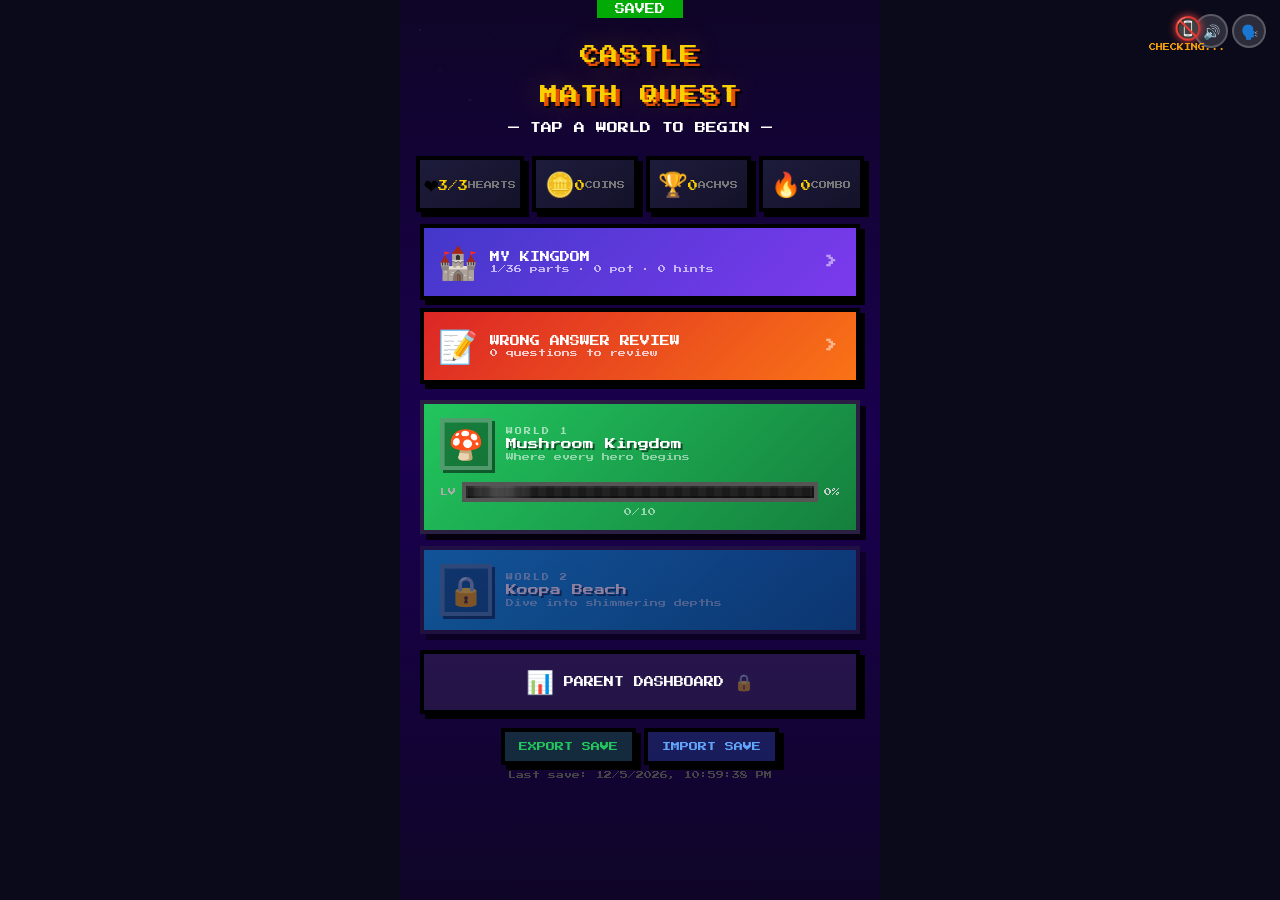
==== commit c51ae232: "Add files via upload" ====
--- a/index.html
+++ b/index.html
@@ -257,8 +257,8 @@
 <script src="js/00-sprites.js"></script>
 <script src="js/01-utils.js"></script>
 <script src="js/02-save.js"></script>
-<script src="js/03-config.js"></script>
-<script src="js/04-state.js"></script>
+<script src="js/03-data.js"></script>
+<script src="js/04-achievements.js"></script>
 <script src="js/05-questions.js"></script>
 <script src="js/06-audio.js"></script>
 <script src="js/07-ui.js"></script>
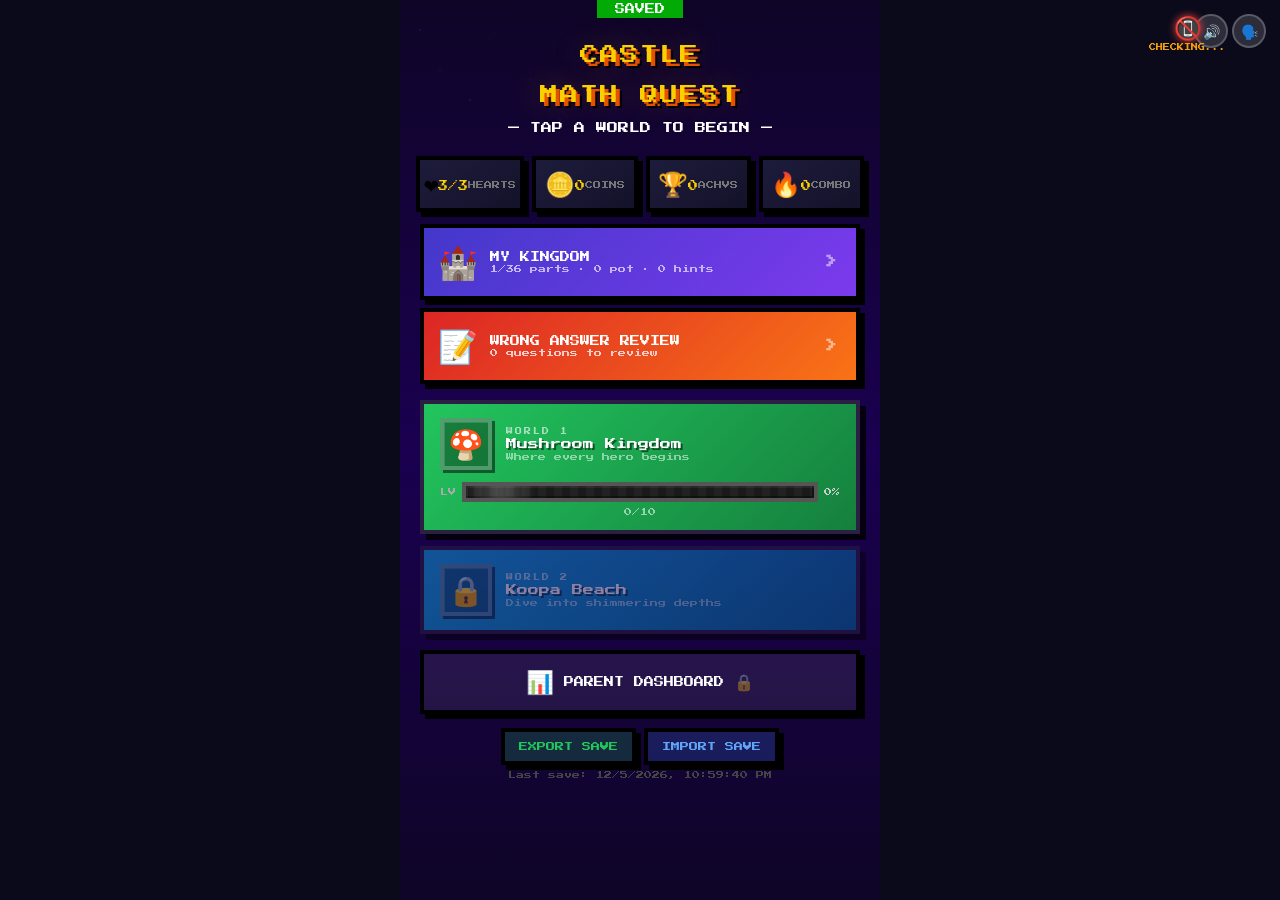
==== commit 6a9f0530: "Add files via upload" ====
--- a/index.html
+++ b/index.html
@@ -115,6 +115,7 @@
     <div class="prog-track" style="width:100px;height:16px;"><div id="g-prog" class="prog-fill" style="width:0%;"></div></div>
     <div id="g-qnum" style="font-size:9px;color:#fff;text-shadow:2px 2px 0 #000;"></div>
   </div>
+  <div id="g-scene" style="position:relative;height:80px;flex-shrink:0;overflow:hidden;pointer-events:none;"></div>
   <div style="flex:1;display:flex;flex-direction:column;align-items:center;justify-content:center;padding:8px 14px;gap:14px;overflow:hidden;">
     <div id="q-card" class="q-card" style="max-width:380px;min-height:120px;display:flex;flex-direction:column;align-items:center;justify-content:center;text-align:center;">
       <div id="q-icon" style="margin-bottom:6px;"></div>
@@ -137,7 +138,7 @@
 <div id="s-boss" class="scr wb-boss">
   <div style="padding:36px 14px 6px;flex-shrink:0;">
     <div style="display:flex;align-items:center;justify-content:space-between;margin-bottom:8px;">
-      <div id="btn-boss-back" class="pb" style="width:40px;height:40px;background:rgba(255,255,255,.1);border-color:rgba(255,255,255,.2);border-radius:4px;font-size:22px;color:#fff;">‹</div>
+      <div style="width:40px;"></div>
       <div style="text-align:center;"><div style="font-size:11px;color:#f87171;letter-spacing:3px;text-shadow:0 0 8px rgba(248,113,113,.4);">BOSS BATTLE</div><div id="boss-name" style="font-size:12px;color:var(--gold);margin-top:3px;text-shadow:2px 2px 0 #000;"></div></div>
       <div style="display:flex;align-items:center;gap:4px;"><div id="boss-php"></div><div id="boss-crystal-btn" style="display:none;"></div><div id="boss-aud"></div></div>
     </div>
@@ -148,7 +149,7 @@
       <div style="height:10px;background:#1a1a00;border:2px solid #555;border-radius:2px;overflow:hidden;"><div id="boss-timer-bar" style="height:100%;background:linear-gradient(90deg,#22c55e,#eab308,#ef4444);border-radius:2px;transition:width 1s linear;"></div></div>
     </div>
     <div style="position:relative;text-align:center;margin-bottom:2px;">
-      <div id="boss-spr" class="bounce" style="font-size:6rem;display:inline-block;filter:drop-shadow(3px 3px 0 #000);"></div>
+      <div id="boss-spr" class="bounce" style="font-size:8rem;display:inline-block;filter:drop-shadow(3px 3px 0 #000);"></div>
       <div id="boss-bubble" style="display:none;position:absolute;left:50%;transform:translateX(-50%);bottom:calc(100% + 6px);background:#1a1a1a;border:3px solid #7f1d1d;border-radius:4px;padding:8px 16px;font-size:13px;color:#fff;white-space:nowrap;z-index:20;box-shadow:3px 3px 0 #000;text-shadow:1px 1px 0 #000;"></div>
     </div>
   </div>
--- a/css/style.css
+++ b/css/style.css
@@ -4,23 +4,32 @@
 html,body{width:100%;height:100%;overflow:hidden;background:#0a0a1a;font-family:var(--px);}
 #app{width:100%;height:100%;max-width:480px;margin:0 auto;position:relative;overflow:hidden;background:#0a0a1a;}
 @keyframes titleGlow{0%,100%{text-shadow:3px 3px 0 #E65100,5px 5px 0 #000,0 0 20px rgba(251,208,0,.2)}50%{text-shadow:3px 3px 0 #E65100,5px 5px 0 #000,0 0 40px rgba(251,208,0,.5)}}
-.scr{display:none;position:absolute;inset:0;flex-direction:column;overflow-y:auto;overflow-x:hidden;transition:opacity .25s ease;}
+.scr{display:none;position:absolute;inset:0;flex-direction:column;overflow-y:auto;overflow-x:hidden;transition:opacity .25s ease;z-index:1;}
 .scr.on{display:flex;animation:fadeIn .25s ease;}
 @keyframes fadeIn{from{opacity:0;transform:translateY(6px)}to{opacity:1;transform:translateY(0)}}
 .pb{cursor:pointer;border:3px solid #000;box-shadow:4px 4px 0 #000;transition:transform .07s,box-shadow .07s,filter .15s;user-select:none;outline:none;-webkit-tap-highlight-color:transparent;display:inline-flex;align-items:center;justify-content:center;border-radius:4px;}
 .pb:hover{filter:brightness(1.15);}
 .pb:active{transform:translate(3px,3px);box-shadow:1px 1px 0 #000;filter:brightness(0.9);}
 .wb0{background:linear-gradient(180deg,#56A8E5 0%,#7EC8A4 45%,#4DB36A 70%,#2E7D32 100%);}
+.wb0::after{content:'';position:absolute;inset:0;background:url('../assets/sprites/backgrounds/wb0.svg') center/cover no-repeat;pointer-events:none;z-index:-1;opacity:.85;}
 .wb1{background:linear-gradient(180deg,#0077B6 0%,#00B4D8 40%,#48CAE4 65%,#1A5276 100%);}
+.wb1::after{content:'';position:absolute;inset:0;background:url('../assets/sprites/backgrounds/wb1.svg') center/cover no-repeat;pointer-events:none;z-index:-1;opacity:.85;}
 .wb2{background:linear-gradient(180deg,#1a0000 0%,#7B0E00 35%,#CC3300 60%,#FF6600 85%,#1a0a00 100%);}
+.wb2::after{content:'';position:absolute;inset:0;background:url('../assets/sprites/backgrounds/wb2.svg') center/cover no-repeat;pointer-events:none;z-index:-1;opacity:.85;}
 .wb3{background:linear-gradient(180deg,#E0F4FF 0%,#B3D9FF 40%,#8EC6FF 70%,#1A3A5C 100%);}
+.wb3::after{content:'';position:absolute;inset:0;background:url('../assets/sprites/backgrounds/wb3.svg') center/cover no-repeat;pointer-events:none;z-index:-1;opacity:.85;}
 .wb4{background:linear-gradient(180deg,#F0F9FF 0%,#87CEEB 30%,#E0F4FF 60%,#B3D9FF 85%,#2A6A9A 100%);}
+.wb4::after{content:'';position:absolute;inset:0;background:url('../assets/sprites/backgrounds/wb4.svg') center/cover no-repeat;pointer-events:none;z-index:-1;opacity:.85;}
 .wb5{background:linear-gradient(180deg,#050010 0%,#1a0050 30%,#3d0080 60%,#0d0020 100%);}
+.wb5::after{content:'';position:absolute;inset:0;background:url('../assets/sprites/backgrounds/wb5.svg') center/cover no-repeat;pointer-events:none;z-index:-1;opacity:.85;}
 .wb6{background:linear-gradient(180deg,#001a00 0%,#003300 40%,#005500 70%,#001a00 100%);}
+.wb6::after{content:'';position:absolute;inset:0;background:url('../assets/sprites/backgrounds/wb6.svg') center/cover no-repeat;pointer-events:none;z-index:-1;opacity:.85;}
 .wb7{background:linear-gradient(180deg,#1a0a00 0%,#3d1500 40%,#7a3000 70%,#1a0a00 100%);}
+.wb7::after{content:'';position:absolute;inset:0;background:url('../assets/sprites/backgrounds/wb7.svg') center/cover no-repeat;pointer-events:none;z-index:-1;opacity:.85;}
 .wb8{background:linear-gradient(180deg,#00001a 0%,#000033 40%,#000066 70%,#00001a 100%);}
+.wb8::after{content:'';position:absolute;inset:0;background:url('../assets/sprites/backgrounds/wb8.svg') center/cover no-repeat;pointer-events:none;z-index:-1;opacity:.85;}
 .wb-dark{background:linear-gradient(180deg,#0F0527,#1a0050,#0F0527);}
-.wb-dark::before{content:'';position:absolute;inset:0;background-image:radial-gradient(1px 1px at 20px 30px,rgba(255,255,255,.15),transparent),radial-gradient(1px 1px at 40px 70px,rgba(255,255,255,.1),transparent),radial-gradient(1px 1px at 50px 160px,rgba(255,255,255,.12),transparent),radial-gradient(1px 1px at 90px 40px,rgba(255,255,255,.08),transparent),radial-gradient(1px 1px at 130px 80px,rgba(255,255,255,.1),transparent),radial-gradient(1px 1px at 160px 120px,rgba(255,255,255,.15),transparent),radial-gradient(2px 2px at 70px 100px,rgba(251,208,0,.08),transparent);pointer-events:none;z-index:0;}
+.wb-dark::before{content:'';position:absolute;inset:0;background-image:radial-gradient(1px 1px at 20px 30px,rgba(255,255,255,.15),transparent),radial-gradient(1px 1px at 40px 70px,rgba(255,255,255,.1),transparent),radial-gradient(1px 1px at 50px 160px,rgba(255,255,255,.12),transparent),radial-gradient(1px 1px at 90px 40px,rgba(255,255,255,.08),transparent),radial-gradient(1px 1px at 130px 80px,rgba(255,255,255,.1),transparent),radial-gradient(1px 1px at 160px 120px,rgba(255,255,255,.15),transparent),radial-gradient(2px 2px at 70px 100px,rgba(251,208,0,.08),transparent);pointer-events:none;z-index:-1;}
 .wb-boss{background:linear-gradient(180deg,#0d0000,#3d0000,#7a0000,#0d0000);animation:bossPulse 1.5s ease-in-out infinite;}
 @keyframes bossPulse{0%,100%{box-shadow:inset 0 0 60px rgba(200,0,0,.15)}50%{box-shadow:inset 0 0 120px rgba(255,0,0,.35),inset 0 0 200px rgba(100,0,0,.2)}}
 @keyframes bossShake{0%,100%{transform:translateX(0)}25%{transform:translateX(-4px) translateY(2px)}50%{transform:translateX(4px) translateY(-2px)}75%{transform:translateX(-2px) translateY(1px)}}
@@ -28,6 +37,8 @@
 @keyframes bossHitFlash{0%{background:rgba(255,60,60,.7)}100%{background:transparent}}
 @keyframes bossDefeated{0%{transform:scale(1) rotate(0);opacity:1}30%{transform:scale(1.3) rotate(-10deg);opacity:1;filter:brightness(3)}60%{transform:scale(0.6) rotate(20deg);opacity:.6}100%{transform:scale(0) rotate(60deg);opacity:0}}
 @keyframes bossExplode{0%{transform:scale(1);opacity:1}50%{transform:scale(2);opacity:.5}100%{transform:scale(3);opacity:0}}
+@keyframes bossAttack{0%{transform:scale(1) translateX(0)}15%{transform:scale(1.4) translateX(40px) translateY(-10px);filter:brightness(2) drop-shadow(0 0 20px rgba(255,0,0,.8))}40%{transform:scale(1.3) translateX(60px) translateY(-5px);filter:brightness(2)}60%{transform:scale(1) translateX(-10px);filter:brightness(1)}100%{transform:scale(1) translateX(0);filter:brightness(1)}}
+@keyframes playerHit{0%{transform:translateX(0)}15%{transform:translateX(12px);filter:brightness(0.5)}30%{transform:translateX(-10px)}45%{transform:translateX(6px)}60%{transform:translateX(-3px)}100%{transform:translateX(0)}}
 .hud{background:linear-gradient(180deg,rgba(0,0,0,.97),rgba(0,0,0,.9));border-bottom:3px solid rgba(255,255,255,.1);padding:12px 16px;display:flex;align-items:center;gap:10px;flex-shrink:0;position:sticky;top:0;z-index:100;backdrop-filter:blur(8px);box-shadow:0 4px 16px rgba(0,0,0,.5);}
 .coin-orb{width:22px;height:22px;border-radius:50%;flex-shrink:0;background:radial-gradient(circle at 35% 35%,#FFE57A,#FBD000 60%,#E65100);border:2px solid #E65100;box-shadow:2px 2px 0 #000,0 0 8px rgba(251,208,0,.3);}
 .q-card{background:linear-gradient(145deg,#FFD54F,#FBD000,#F9A825);border:4px solid #E65100;box-shadow:6px 6px 0 #000,inset 3px 3px 0 rgba(255,255,255,.4),0 0 20px rgba(251,208,0,.15);border-radius:12px;padding:20px 16px;position:relative;width:100%;transition:transform .2s,opacity .2s;}
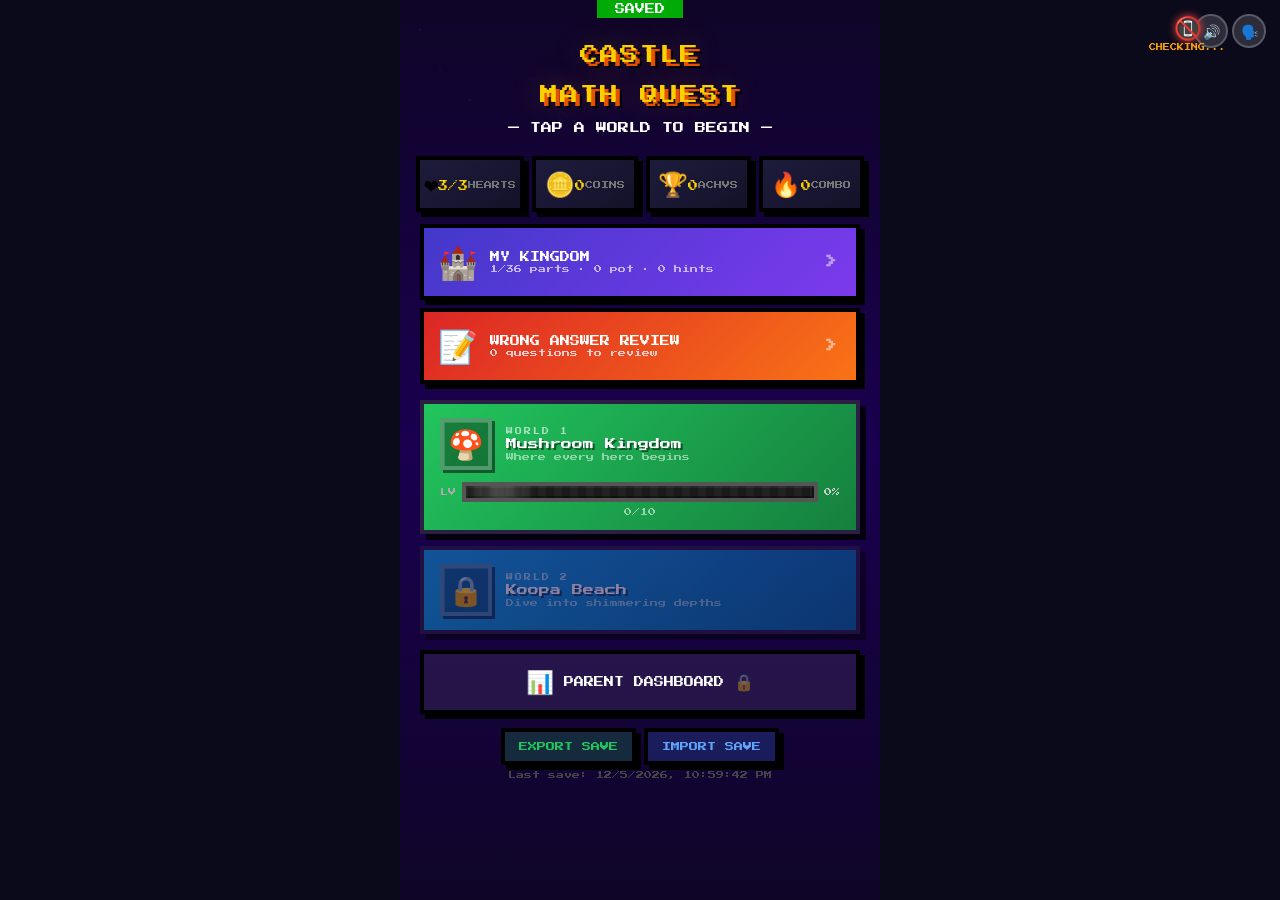
==== commit d8cb08e8: "Add files via upload" ====
--- a/index.html
+++ b/index.html
@@ -115,7 +115,7 @@
     <div class="prog-track" style="width:100px;height:16px;"><div id="g-prog" class="prog-fill" style="width:0%;"></div></div>
     <div id="g-qnum" style="font-size:9px;color:#fff;text-shadow:2px 2px 0 #000;"></div>
   </div>
-  <div id="g-scene" style="position:relative;height:80px;flex-shrink:0;overflow:hidden;pointer-events:none;"></div>
+  <div id="g-scene" style="position:relative;height:70px;flex-shrink:0;overflow:hidden;pointer-events:none;"></div>
   <div style="flex:1;display:flex;flex-direction:column;align-items:center;justify-content:center;padding:8px 14px;gap:14px;overflow:hidden;">
     <div id="q-card" class="q-card" style="max-width:380px;min-height:120px;display:flex;flex-direction:column;align-items:center;justify-content:center;text-align:center;">
       <div id="q-icon" style="margin-bottom:6px;"></div>
